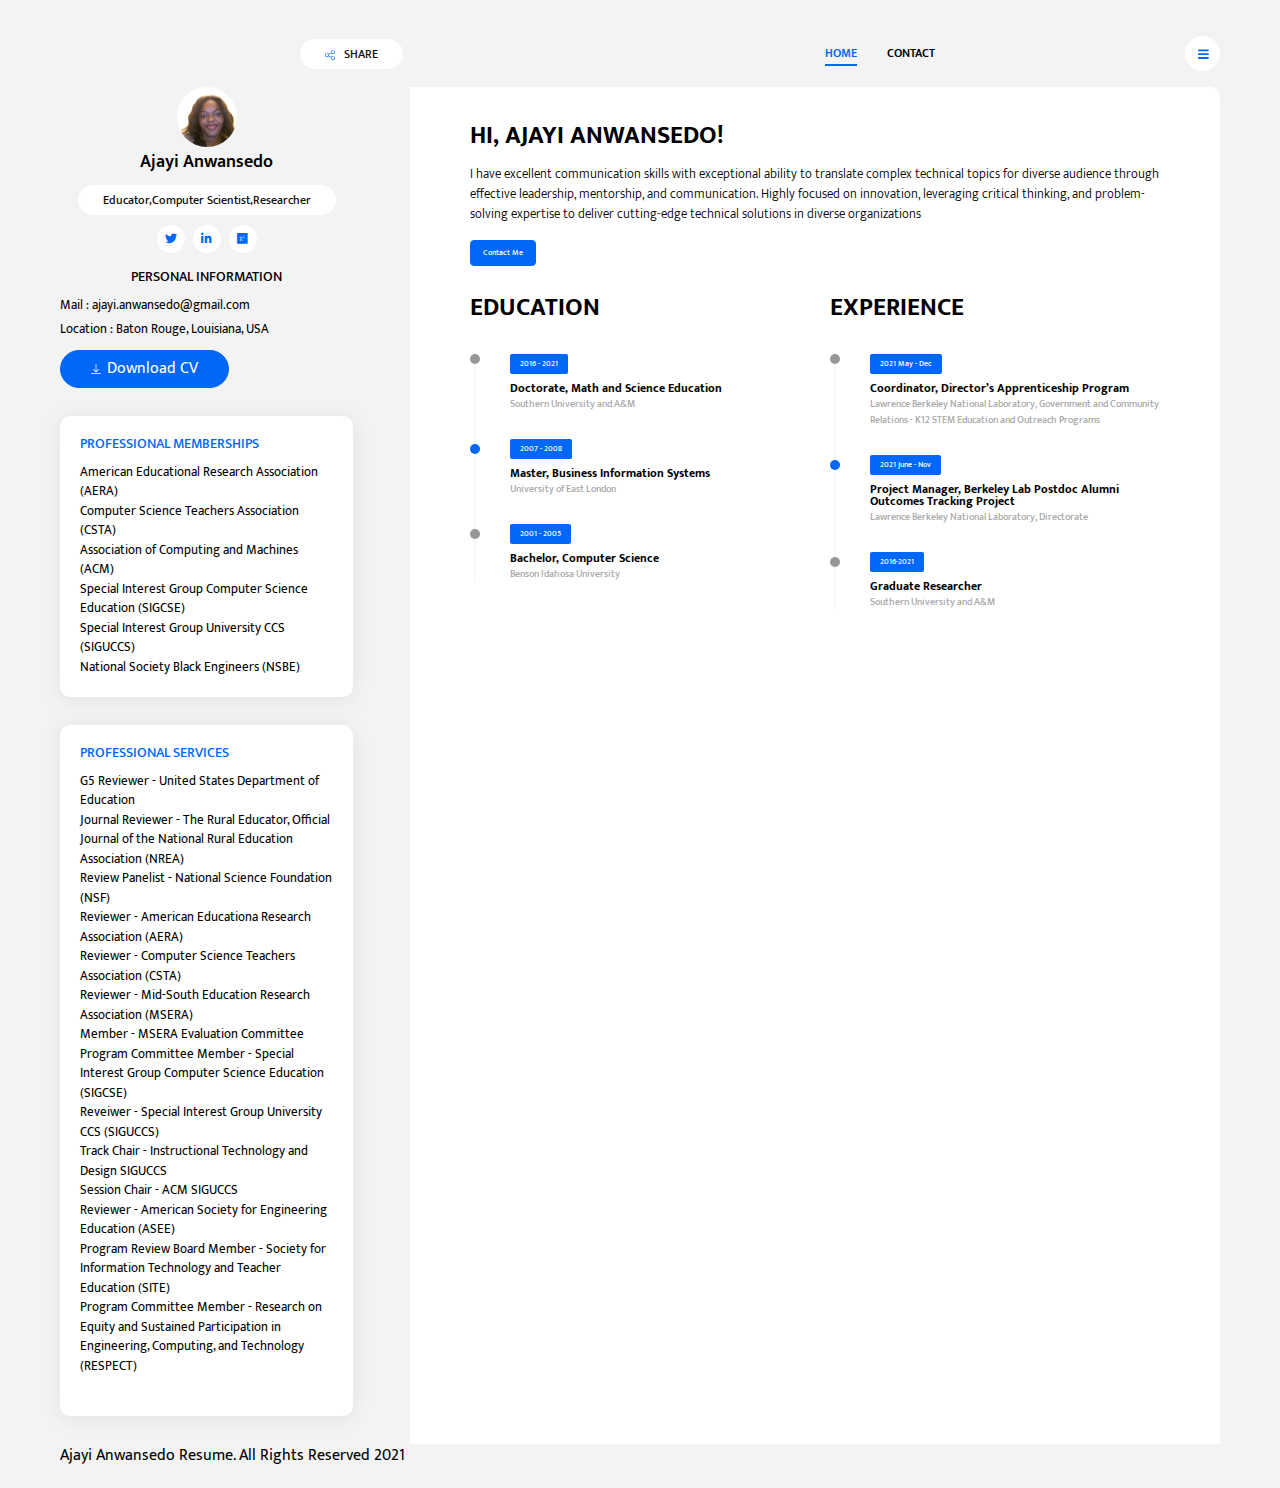
==== index.html @ 4279a28e "commit" ====
<!DOCTYPE html>
<html lang="en">

<head>
    <meta charset="UTF-8">
    <meta name="viewport" content="width=device-width, initial-scale=1.0">
    <meta http-equiv="X-UA-Compatible" content="ie=edge">
    <title>Ajayi Anwansedo Resume</title>
    <link href="https://fonts.googleapis.com/css?family=Mukta:300,400,500,600,700&display=swap" rel="stylesheet">
    <link rel="stylesheet" href="assets/vendors/@fortawesome/fontawesome-free/css/all.min.css">
    <link rel="stylesheet" href="assets/css/live-resume.css">
</head>

<body>
    <header>
        <button class="btn btn-white btn-share ml-auto mr-3 ml-md-0 mr-md-auto"><img src="assets/images/share.svg" alt="share" class="btn-img">
            SHARE</button>
        <nav class="collapsible-nav" id="collapsible-nav">
            <a href="index.html" class="nav-link active">HOME</a>
           <!-- <a href="resume.html" class="nav-link">RESUME</a>
            <a href="portfolio.html" class="nav-link">PORTFOLIO</a>
            <a href="blog.html" class="nav-link">BLOG</a> -->
            <a href="contact.html" class="nav-link">CONTACT</a>
        </nav>
        <button class="btn btn-menu-toggle btn-white rounded-circle" data-toggle="collapsible-nav"
            data-target="collapsible-nav"><img src="assets/images/hamburger.svg" alt="hamburger"></button>
    </header>
    <div class="content-wrapper">
        <aside>
            <div class="profile-img-wrapper">
                <img src="assets/images/Profile.jpg" alt="profile">
            </div>
            <h1 class="profile-name">Ajayi Anwansedo</h1>
            <div class="text-center">
                <span class="badge badge-white badge-pill profile-designation">Educator,Computer Scientist,Researcher</span>
            </div>
            <nav class="social-links">
                
                <a href="https://twitter.com/AjEsohe" class="social-link"><i class="fab fa-twitter"></i></a>
                <a href="https://www.linkedin.com/in/ajayi-a-12692b191/" class="social-link"><i class="fab fa-linkedin-in"></i></a>
                <a href="https://bit.ly/3nTN3aS" class="social-link"><i class="fab fa-researchgate"></i></a>
              
                
                <!--<a href="https://bit.ly/3nTN3aS">Researchgate</a>--> 
                
            </nav>
            <div class="widget">
                <h5 class="widget-title">personal information</h5>
                <div class="widget-content">

                    <p>Mail : ajayi.anwansedo@gmail.com</p>
                    <p>Location : Baton Rouge, Louisiana, USA</p>
                    <button class="btn btn-download-cv btn-primary rounded-pill"> <img src="assets/images/download.svg" alt="download"
                        class="btn-img">Download CV </button>
                </div>
            </div>
            <div class="widget card">
                <div class="card-body">
                    <div class="widget-content">
                          
                        <h5 class="widget-title card-title">Professional Memberships</h5>
                       <!-- <p>English : native</p>
                        <p>Spanish : fluent</p>
                        <p>Italian : fluent</p>
                        <h3>Professional Memberships</h3>-->
               
                   <span>American Educational Research Association (AERA)</span><br>
                   <span>Computer Science Teachers Association (CSTA)</span><br>
                   <span>Association of Computing and Machines (ACM)</span><br>
                   <span>Special Interest Group Computer Science Education (SIGCSE)</span><br>
                   <span>Special Interest Group University CCS (SIGUCCS)</span><br>
                   <span>National Society Black Engineers (NSBE)</span><br>
               
                    </div>
                </div>
            </div>
            <div class="widget card">
                <div class="card-body">
                    <div class="widget-content">
                       
                        <h5 class="widget-title card-title">Professional Services</h5>
                        <!-- <p>Video games</p>
                        <p>Finance</p>
                        <p>Basketball</p>
                        <p>Theatre</p> -->

                    <span>G5 Reviewer - United States Department of Education</span><br>
                    <span>Journal Reviewer  - The Rural Educator, Official Journal of the National Rural Education Association (NREA) </span><br>
                    <span>Review Panelist - National Science Foundation (NSF)</span><br>
                    <span>Reviewer - American Educationa Research Association (AERA)</span><br>
                    <span>Reviewer - Computer Science Teachers Association (CSTA)</span><br>
                    <span>Reviewer - Mid-South Education Research Association (MSERA)</span><br>
                    <span>Member - MSERA Evaluation Committee</span><br>
                    <span>Program Committee Member - Special Interest Group Computer Science Education (SIGCSE)</span><br>
                    <span>Reveiwer - Special Interest Group University CCS (SIGUCCS)</span><br>
                    <span>Track Chair - Instructional Technology and Design SIGUCCS</span><br>
                    <span>Session Chair - ACM SIGUCCS </span><br>
                    <span>Reviewer - American Society for Engineering Education (ASEE) </span><br>
                    <span>Program Review Board Member - Society for Information Technology and Teacher Education (SITE)</span><br>
                    <span>Program Committee Member - Research on Equity and Sustained Participation in Engineering, Computing, and Technology (RESPECT)</span><br>
                    <span></span><br>
                    
                    </div>
                </div>
            </div>
        </aside>
        <main>
            <section class="intro-section">
                <h2 class="section-title">Hi, Ajayi Anwansedo!</h2>
                <!--<p>I'm Creative Director and UI/UX Designer from Sydney, Australia, working in web development and print
                    media. I enjoy turning complex problems into simple, beautiful and intuitive designs. My job is to
                    build your website so that it is functional and user-friendly but at the same time attractive.
                    Moreover, I add personal touch to your product and make sure that is eye-catching and easy to use.
                    My aim is to bring across your message and identity in the most creative way. I created web design
                    for many famous brand companies.</p> -->
                    <p>I have excellent communication skills with exceptional ability to translate complex technical topics for diverse audience through effective leadership, mentorship, and communication. 
                        Highly focused on innovation, leveraging critical thinking, and problem-solving expertise to deliver cutting-edge technical 
                        solutions in diverse organizations </p>
                <a href="#!" class="btn btn-primary btn-hire-me">Contact Me</a>
            </section>
            <section class="resume-section">
                <div class="row">
                    <div class="col-lg-6">
                       <!--  <h6 class="section-subtitle">RESUME</h6>-->
                        <h2 class="section-title">EDUCATION</h2>
                        <ul class="time-line">
                            <li class="time-line-item">
                                <span class="badge badge-primary">2016 - 2021</span>
                                <h6 class="time-line-item-title">Doctorate, Math and Science Education</h6>
                                <p class="time-line-item-subtitle">Southern University and A&M</p>
                               <!-- <p class="time-line-item-content">Mauris magna sapien, pharetra consectetur fringilla
                                    vitae, interdum sed tortor.</p>-->
                            </li>
                            <li class="time-line-item">
                                <span class="badge badge-primary">2007 - 2008</span>
                                <h6 class="time-line-item-title">Master, Business Information Systems</h6>
                                <p class="time-line-item-subtitle">University of East London</p>
                                <!--<p class="time-line-item-content">Mauris magna sapien, pharetra consectetur fringilla
                                    vitae, interdum sed tortor.
                                </p>-->
                            </li>
                            <li class="time-line-item">
                                <span class="badge badge-primary">2001 - 2005</span>
                                <h6 class="time-line-item-title">Bachelor, Computer Science</h6>
                                <p class="time-line-item-subtitle">Benson Idahosa University</p>
                               <!-- <p class="time-line-item-content">Mauris magna sapien, pharetra consectetur fringilla
                                    vitae, interdum sed tortor.
                                </p>-->
                            </li>
                        </ul>
                    </div>
                    <div class="col-lg-6">
                       <!--  <h6 class="section-subtitle">RESUME</h6>-->
                        <h2 class="section-title">Experience</h2>
                        <ul class="time-line">
                            <li class="time-line-item">
                                <span class="badge badge-primary">2021 May - Dec</span>
                                <h6 class="time-line-item-title">Coordinator, Director’s Apprenticeship Program</h6>
                                <p class="time-line-item-subtitle">Lawrence Berkeley National Laboratory, Government and Community Relations - K12 STEM Education and Outreach Programs</p>
                                <!--<p class="time-line-item-content">Mauris magna sapien, pharetra consectetur fringilla
                                    vitae, interdum sed
                                    tortor.</p>-->
                            </li>
                            <li class="time-line-item">
                                <span class="badge badge-primary">2021 June - Nov </span>
                                <h6 class="time-line-item-title">Project Manager, Berkeley Lab Postdoc Alumni Outcomes Tracking Project</h6>
                                <p class="time-line-item-subtitle">Lawrence Berkeley National Laboratory, Directorate</p>
                                <!--<p class="time-line-item-content">Mauris magna sapien, pharetra consectetur fringilla
                                    vitae, interdum sed
                                    tortor.
                                </p>-->
                            </li>
                            <li class="time-line-item">
                                <span class="badge badge-primary">2016-2021</span>
                                <h6 class="time-line-item-title">Graduate Researcher</h6>
                                <p class="time-line-item-subtitle">Southern University and A&M</p>
                                <!--<p class="time-line-item-content">Mauris magna sapien, pharetra consectetur fringilla
                                    vitae, interdum sed
                                    tortor.
                                </p>-->
                            </li>
                        </ul>
                    </div>
                </div>
            </section>
            
           <section class="services-section">
                <!--<h6 class="section-subtitle">WHAT I DO</h6>
                <h2 class="section-title">SERVICES</h2>
                <div class="row">
                    <div class="media service-card col-lg-6">
                        <div class="service-icon">
                            <img src="assets/images/001-target.svg" alt="target">
                        </div>
                        <div class="media-body">
                            <h5 class="service-title">web designing</h5>
                            <p class="service-description">Mauris magna sapien, pharetra consectetur fringilla vitae, interdum sed
                                tortor.</p>
                        </div>
                    </div>
                    <div class="media service-card col-lg-6">
                        <div class="service-icon">
                            <img src="assets/images/003-idea.svg" alt="bulb">
                        </div>
                        <div class="media-body">
                            <h5 class="service-title">Graphic design</h5>
                            <p class="service-description">Mauris magna sapien, pharetra consectetur fringilla vitae, interdum sed
                                tortor.
                            </p>
                        </div>
                    </div>
                    <div class="media service-card col-lg-6">
                        <div class="service-icon">
                            <img src="assets/images/002-development.svg" alt="development">
                        </div>
                        <div class="media-body">
                            <h5 class="service-title">Development</h5>
                            <p class="service-description">Mauris magna sapien, pharetra consectetur fringilla vitae, interdum sed
                                tortor.
                            </p>
                        </div>
                    </div>
                    <div class="media service-card col-lg-6">
                        <div class="service-icon">
                            <img src="assets/images/004-smartphone.svg" alt="smartphone">
                        </div>
                        <div class="media-body">
                            <h5 class="service-title">Mobile design</h5>
                            <p class="service-description">Mauris magna sapien, pharetra consectetur fringilla vitae, interdum sed
                                tortor.
                            </p>
                        </div>
                    </div>
                </div>-->
            </section>
            <section class="testimonial-section">
               <!--<div id="testimonialCarousel" class="testimonial-carousel carousel slide" data-ride="carousel">
                    <div class="carousel-inner">
                        <div class="carousel-item active">
                            <p class="testimonial-content">Mauris magna sapien, pharetra consectetur fringilla vitae,
                                interdum sed tortor.</p>
                            <img src="assets/images/Profile.png" alt="profile" class="testimonial-img">
                            <p class="testimonial-name">Nout Golstein</p>
                        </div>
                        <div class="carousel-item">
                            <p class="testimonial-content">Mauris magna sapien, pharetra consectetur fringilla vitae,
                                interdum sed tortor.</p>
                            <img src="assets/images/Profile.png" alt="profile" class="testimonial-img">
                            <p class="testimonial-name">Nout Golstein</p>
                        </div>
                        <div class="carousel-item">
                            <p class="testimonial-content">Mauris magna sapien, pharetra consectetur fringilla vitae,
                                interdum sed tortor.</p>
                            <img src="assets/images/Profile.png" alt="profile" class="testimonial-img">
                            <p class="testimonial-name">Nout Golstein</p>
                        </div>
                    </div>
                    <ol class="carousel-indicators">
                        <li data-target="#testimonialCarousel" data-slide-to="0" class="active"></li>
                        <li data-target="#testimonialCarousel" data-slide-to="1"></li>
                        <li data-target="#testimonialCarousel" data-slide-to="2"></li>
                    </ol>-->
                </div>
            </section>
            <footer>Ajayi Anwansedo Resume. All Rights Reserved 2021</footer>
        </main>
    </div>
    <script src="assets/vendors/jquery/dist/jquery.min.js"></script>
    <script src="assets/vendors/@popperjs/core/dist/umd/popper-base.min.js"></script>
    <script src="assets/vendors/bootstrap/dist/js/bootstrap.min.js"></script>
    <script src="assets/js/live-resume.js"></script>
</body>

</html>
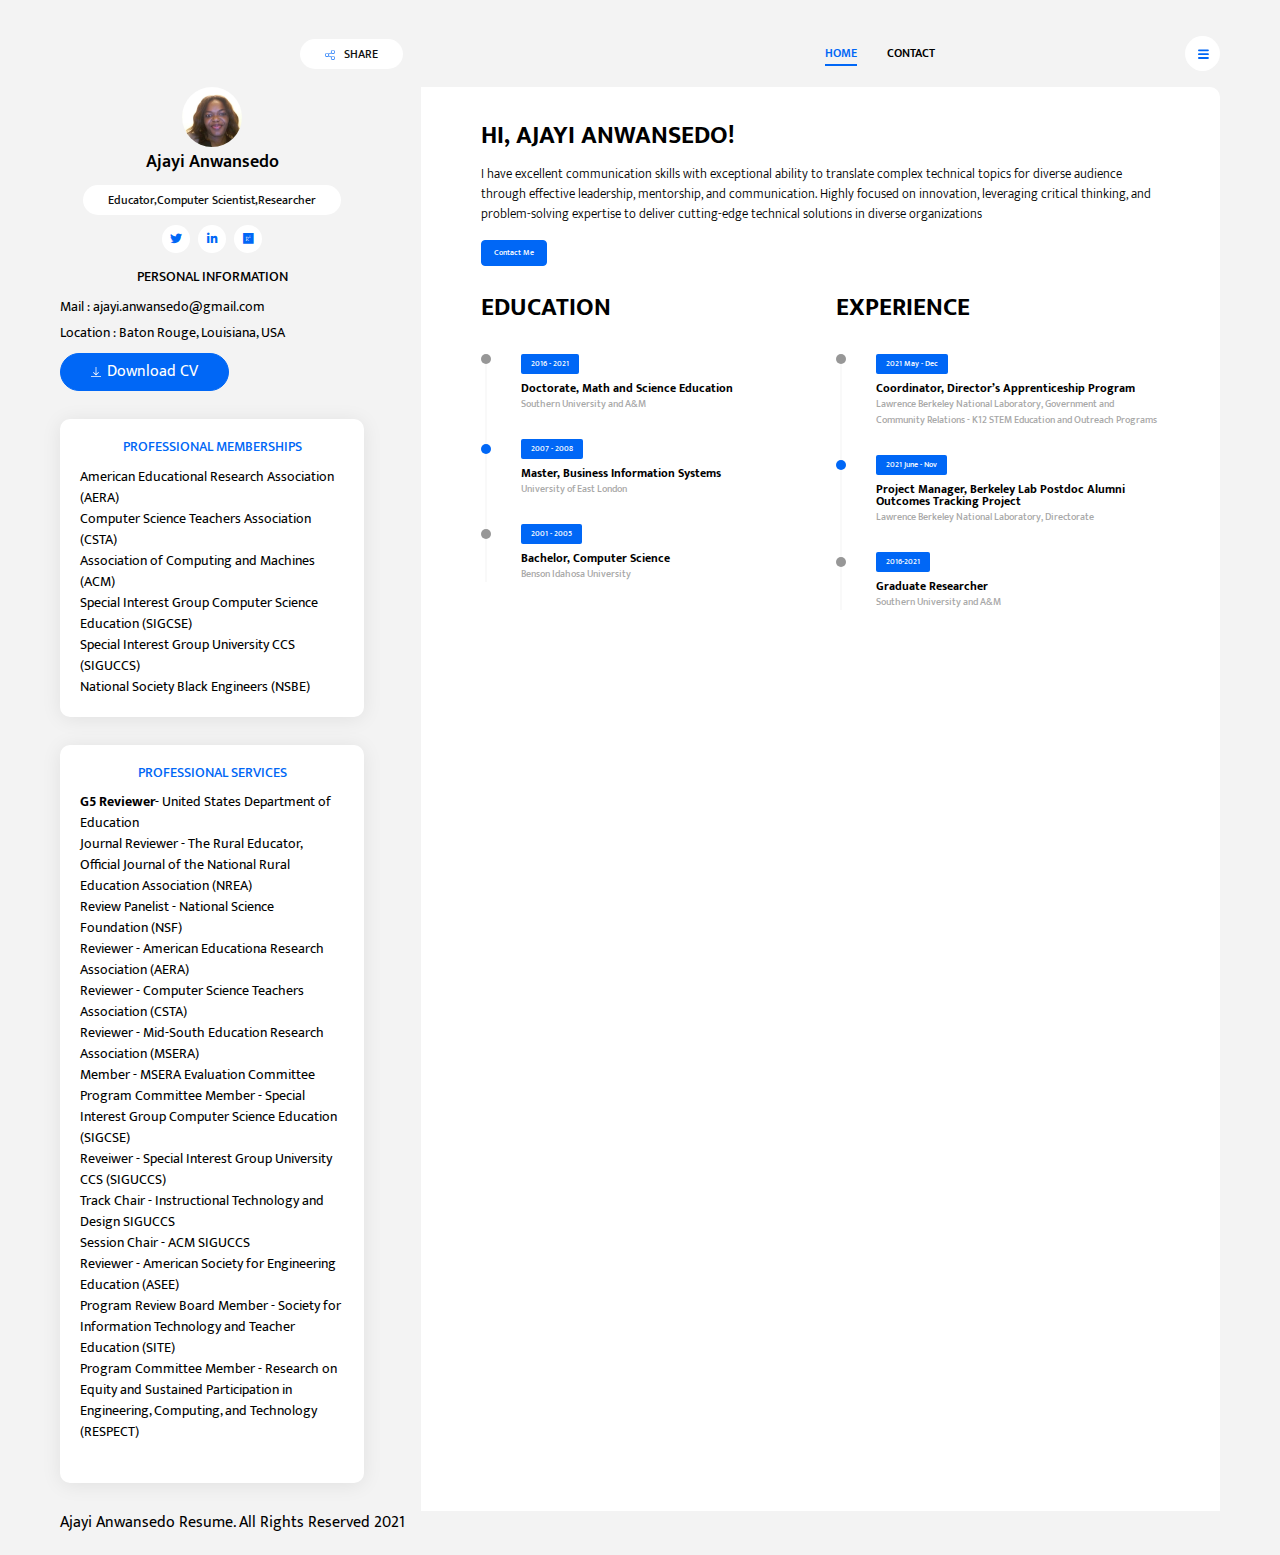
==== commit 2dc4cc3c: "commit" ====
--- a/index.html
+++ b/index.html
@@ -84,7 +84,7 @@
                         <p>Basketball</p>
                         <p>Theatre</p> -->
 
-                    <span>G5 Reviewer - United States Department of Education</span><br>
+                    <span><b>G5 Reviewer</b>- United States Department of Education</span><br>
                     <span>Journal Reviewer  - The Rural Educator, Official Journal of the National Rural Education Association (NREA) </span><br>
                     <span>Review Panelist - National Science Foundation (NSF)</span><br>
                     <span>Reviewer - American Educationa Research Association (AERA)</span><br>
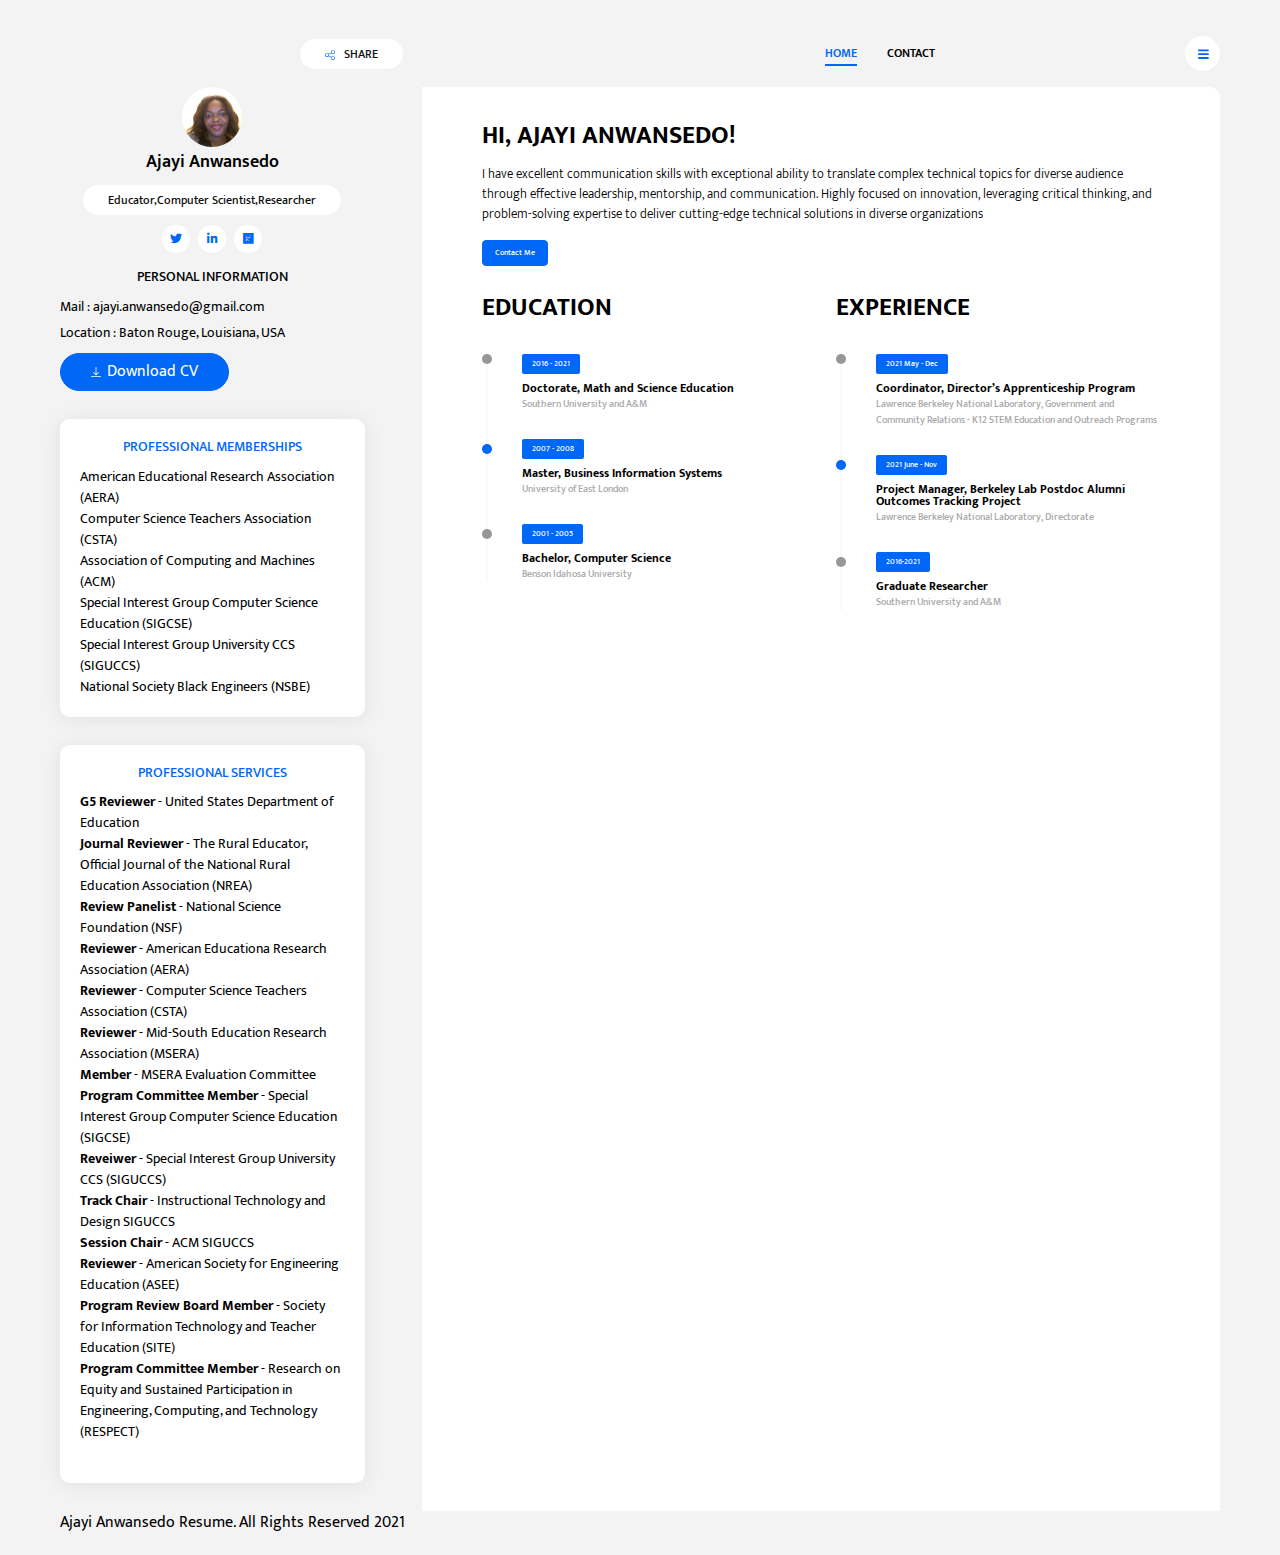
==== commit bbd7ac5f: "commit" ====
--- a/index.html
+++ b/index.html
@@ -84,20 +84,20 @@
                         <p>Basketball</p>
                         <p>Theatre</p> -->
 
-                    <span><b>G5 Reviewer</b>- United States Department of Education</span><br>
-                    <span>Journal Reviewer  - The Rural Educator, Official Journal of the National Rural Education Association (NREA) </span><br>
-                    <span>Review Panelist - National Science Foundation (NSF)</span><br>
-                    <span>Reviewer - American Educationa Research Association (AERA)</span><br>
-                    <span>Reviewer - Computer Science Teachers Association (CSTA)</span><br>
-                    <span>Reviewer - Mid-South Education Research Association (MSERA)</span><br>
-                    <span>Member - MSERA Evaluation Committee</span><br>
-                    <span>Program Committee Member - Special Interest Group Computer Science Education (SIGCSE)</span><br>
-                    <span>Reveiwer - Special Interest Group University CCS (SIGUCCS)</span><br>
-                    <span>Track Chair - Instructional Technology and Design SIGUCCS</span><br>
-                    <span>Session Chair - ACM SIGUCCS </span><br>
-                    <span>Reviewer - American Society for Engineering Education (ASEE) </span><br>
-                    <span>Program Review Board Member - Society for Information Technology and Teacher Education (SITE)</span><br>
-                    <span>Program Committee Member - Research on Equity and Sustained Participation in Engineering, Computing, and Technology (RESPECT)</span><br>
+                    <span><b>G5 Reviewer</b> - United States Department of Education</span><br>
+                    <span><b>Journal Reviewer</b>  - The Rural Educator, Official Journal of the National Rural Education Association (NREA) </span><br>
+                    <span><b>Review Panelist</b> - National Science Foundation (NSF)</span><br>
+                    <span><b>Reviewer</b> - American Educationa Research Association (AERA)</span><br>
+                    <span><b>Reviewer</b> - Computer Science Teachers Association (CSTA)</span><br>
+                    <span><b>Reviewer</b> - Mid-South Education Research Association (MSERA)</span><br>
+                    <span><b>Member</b> - MSERA Evaluation Committee</span><br>
+                    <span><b>Program Committee Member</b> - Special Interest Group Computer Science Education (SIGCSE)</span><br>
+                    <span><b>Reveiwer</b> - Special Interest Group University CCS (SIGUCCS)</span><br>
+                    <span><b>Track Chair</b> - Instructional Technology and Design SIGUCCS</span><br>
+                    <span><b>Session Chair</b> - ACM SIGUCCS </span><br>
+                    <span><b>Reviewer</b> - American Society for Engineering Education (ASEE) </span><br>
+                    <span><b>Program Review Board Member</b> - Society for Information Technology and Teacher Education (SITE)</span><br>
+                    <span><b>Program Committee Member</b> - Research on Equity and Sustained Participation in Engineering, Computing, and Technology (RESPECT)</span><br>
                     <span></span><br>
                     
                     </div>
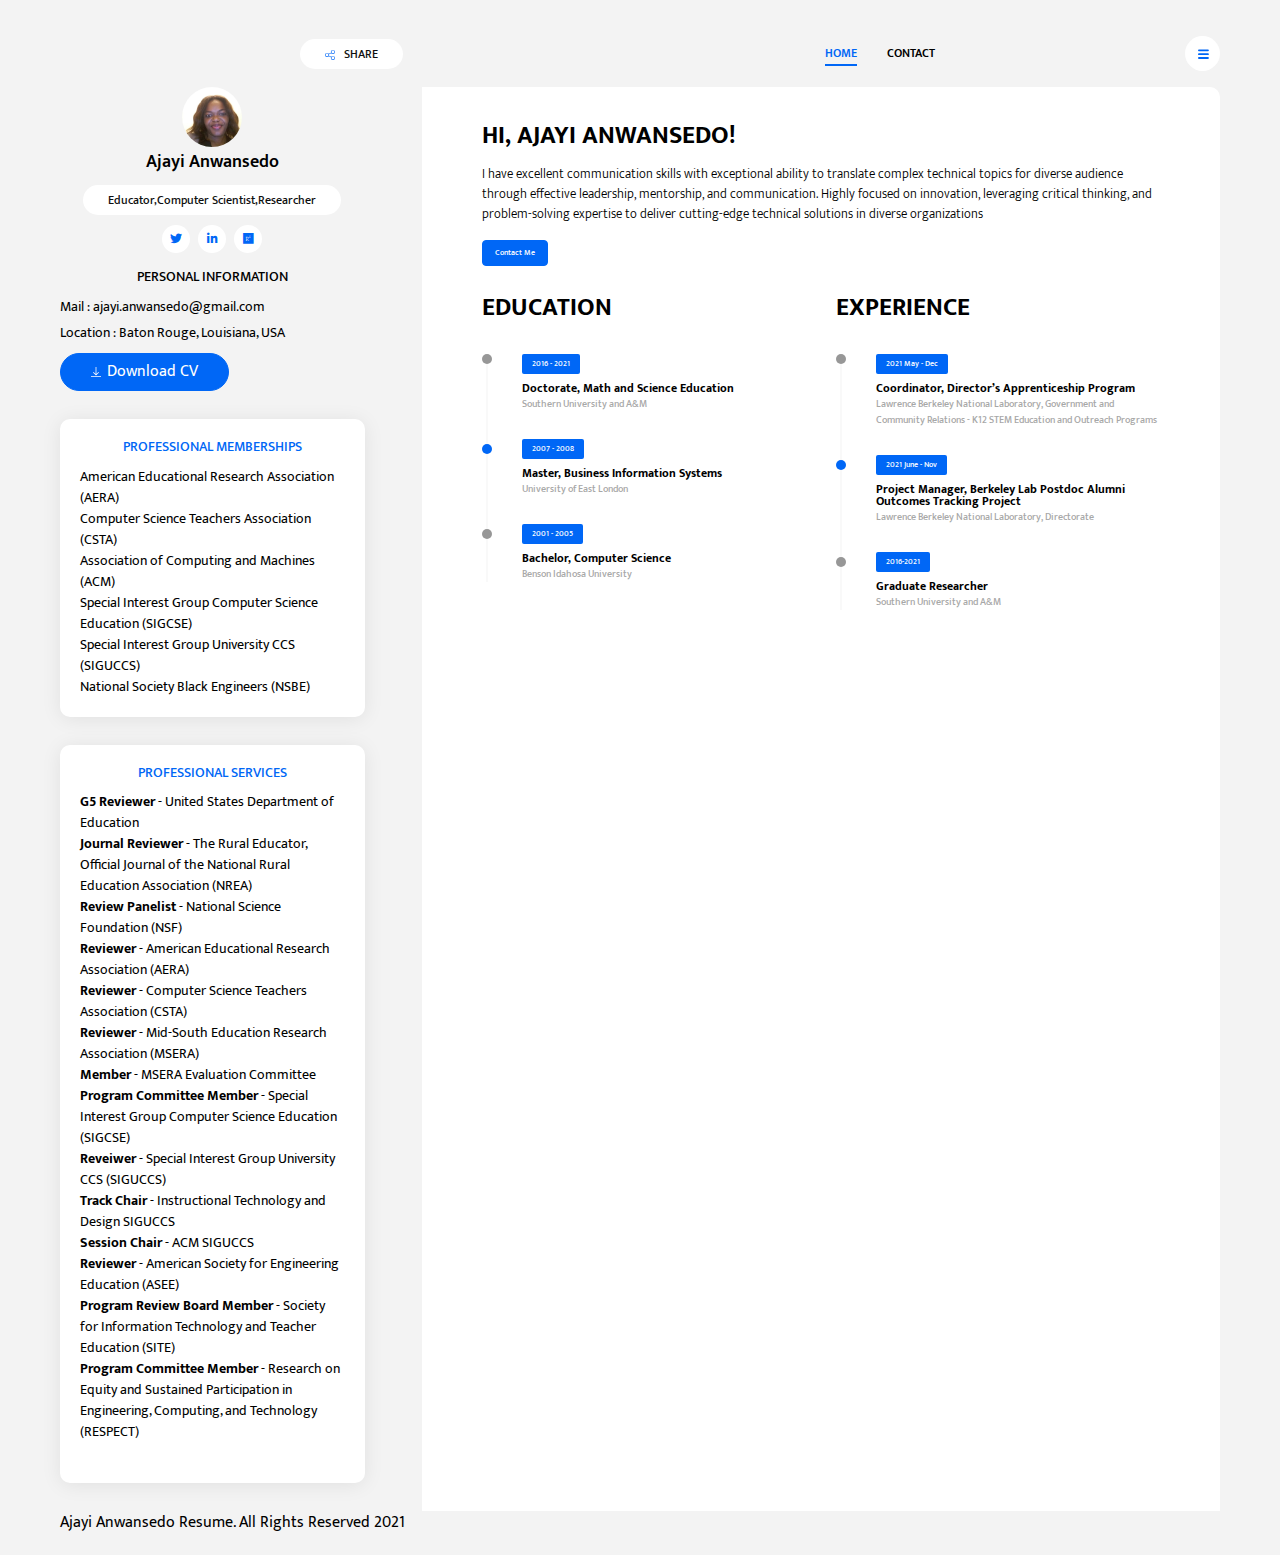
==== commit 106e33c9: "commit" ====
--- a/index.html
+++ b/index.html
@@ -87,7 +87,7 @@
                     <span><b>G5 Reviewer</b> - United States Department of Education</span><br>
                     <span><b>Journal Reviewer</b>  - The Rural Educator, Official Journal of the National Rural Education Association (NREA) </span><br>
                     <span><b>Review Panelist</b> - National Science Foundation (NSF)</span><br>
-                    <span><b>Reviewer</b> - American Educationa Research Association (AERA)</span><br>
+                    <span><b>Reviewer</b> - American Educational Research Association (AERA)</span><br>
                     <span><b>Reviewer</b> - Computer Science Teachers Association (CSTA)</span><br>
                     <span><b>Reviewer</b> - Mid-South Education Research Association (MSERA)</span><br>
                     <span><b>Member</b> - MSERA Evaluation Committee</span><br>
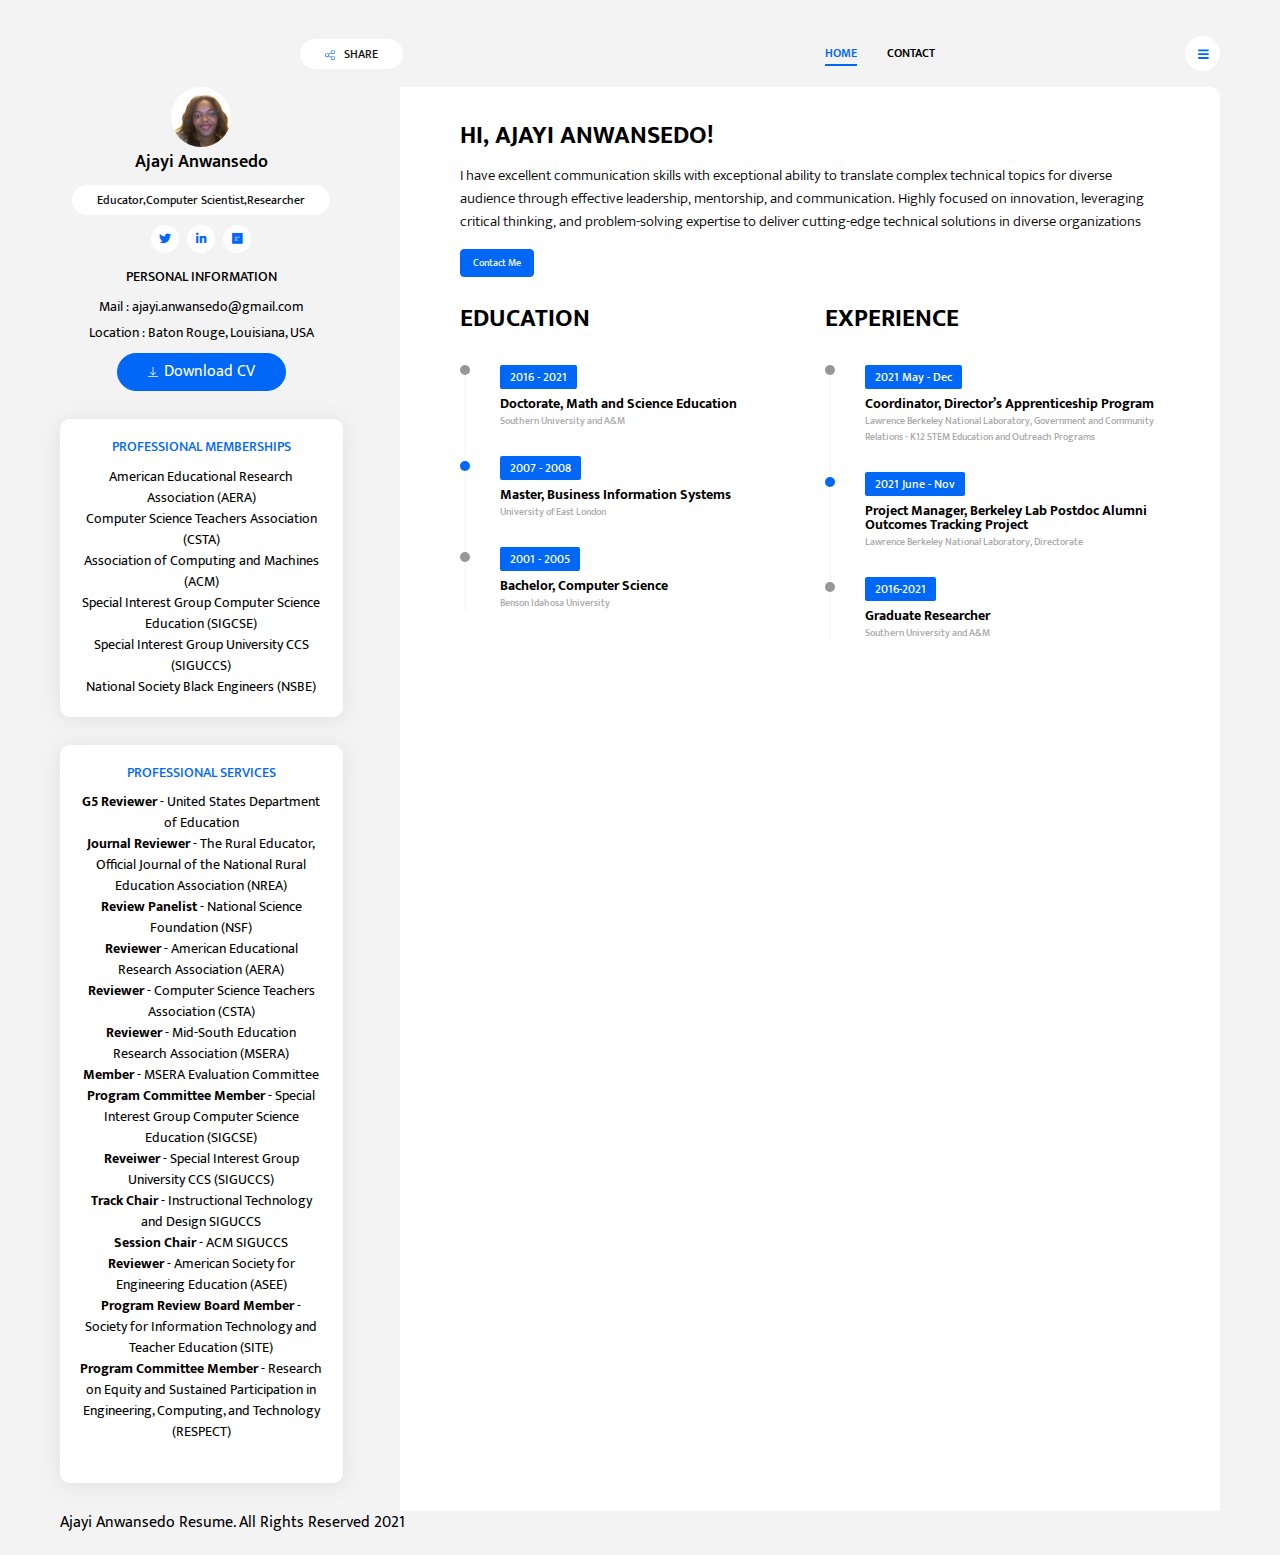
==== commit c74aaeb9: "commit" ====
--- a/index.html
+++ b/index.html
@@ -84,7 +84,7 @@
                         <p>Basketball</p>
                         <p>Theatre</p> -->
 
-                    <span><b>G5 Reviewer</b> - United States Department of Education</span><br>
+                    <span class="widget-w card-w"><b>G5 Reviewer</b> - United States Department of Education</span><br>
                     <span><b>Journal Reviewer</b>  - The Rural Educator, Official Journal of the National Rural Education Association (NREA) </span><br>
                     <span><b>Review Panelist</b> - National Science Foundation (NSF)</span><br>
                     <span><b>Reviewer</b> - American Educational Research Association (AERA)</span><br>
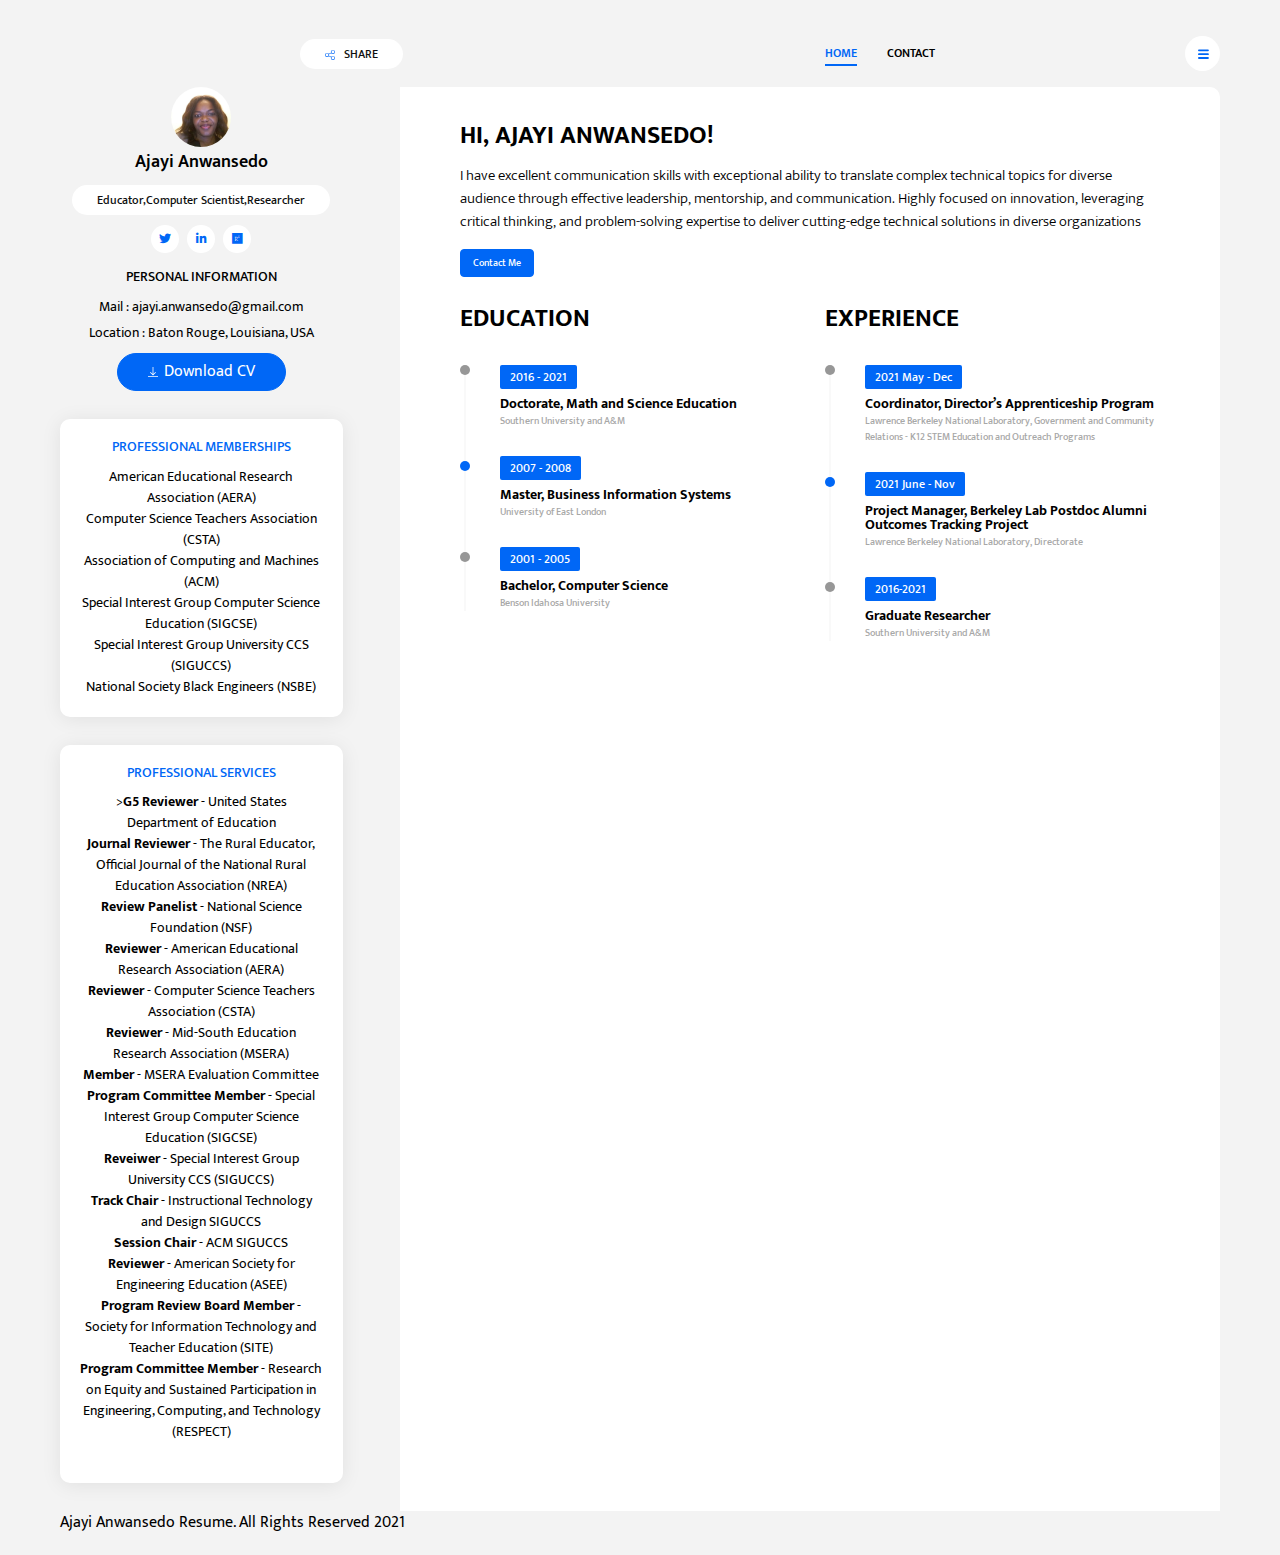
==== commit 2d67f76f: "commit" ====
--- a/index.html
+++ b/index.html
@@ -84,7 +84,7 @@
                         <p>Basketball</p>
                         <p>Theatre</p> -->
 
-                    <span class="widget-w card-w"><b>G5 Reviewer</b> - United States Department of Education</span><br>
+                    <span style="text-align:left;"></span>><b>G5 Reviewer</b> - United States Department of Education</span><br>
                     <span><b>Journal Reviewer</b>  - The Rural Educator, Official Journal of the National Rural Education Association (NREA) </span><br>
                     <span><b>Review Panelist</b> - National Science Foundation (NSF)</span><br>
                     <span><b>Reviewer</b> - American Educational Research Association (AERA)</span><br>
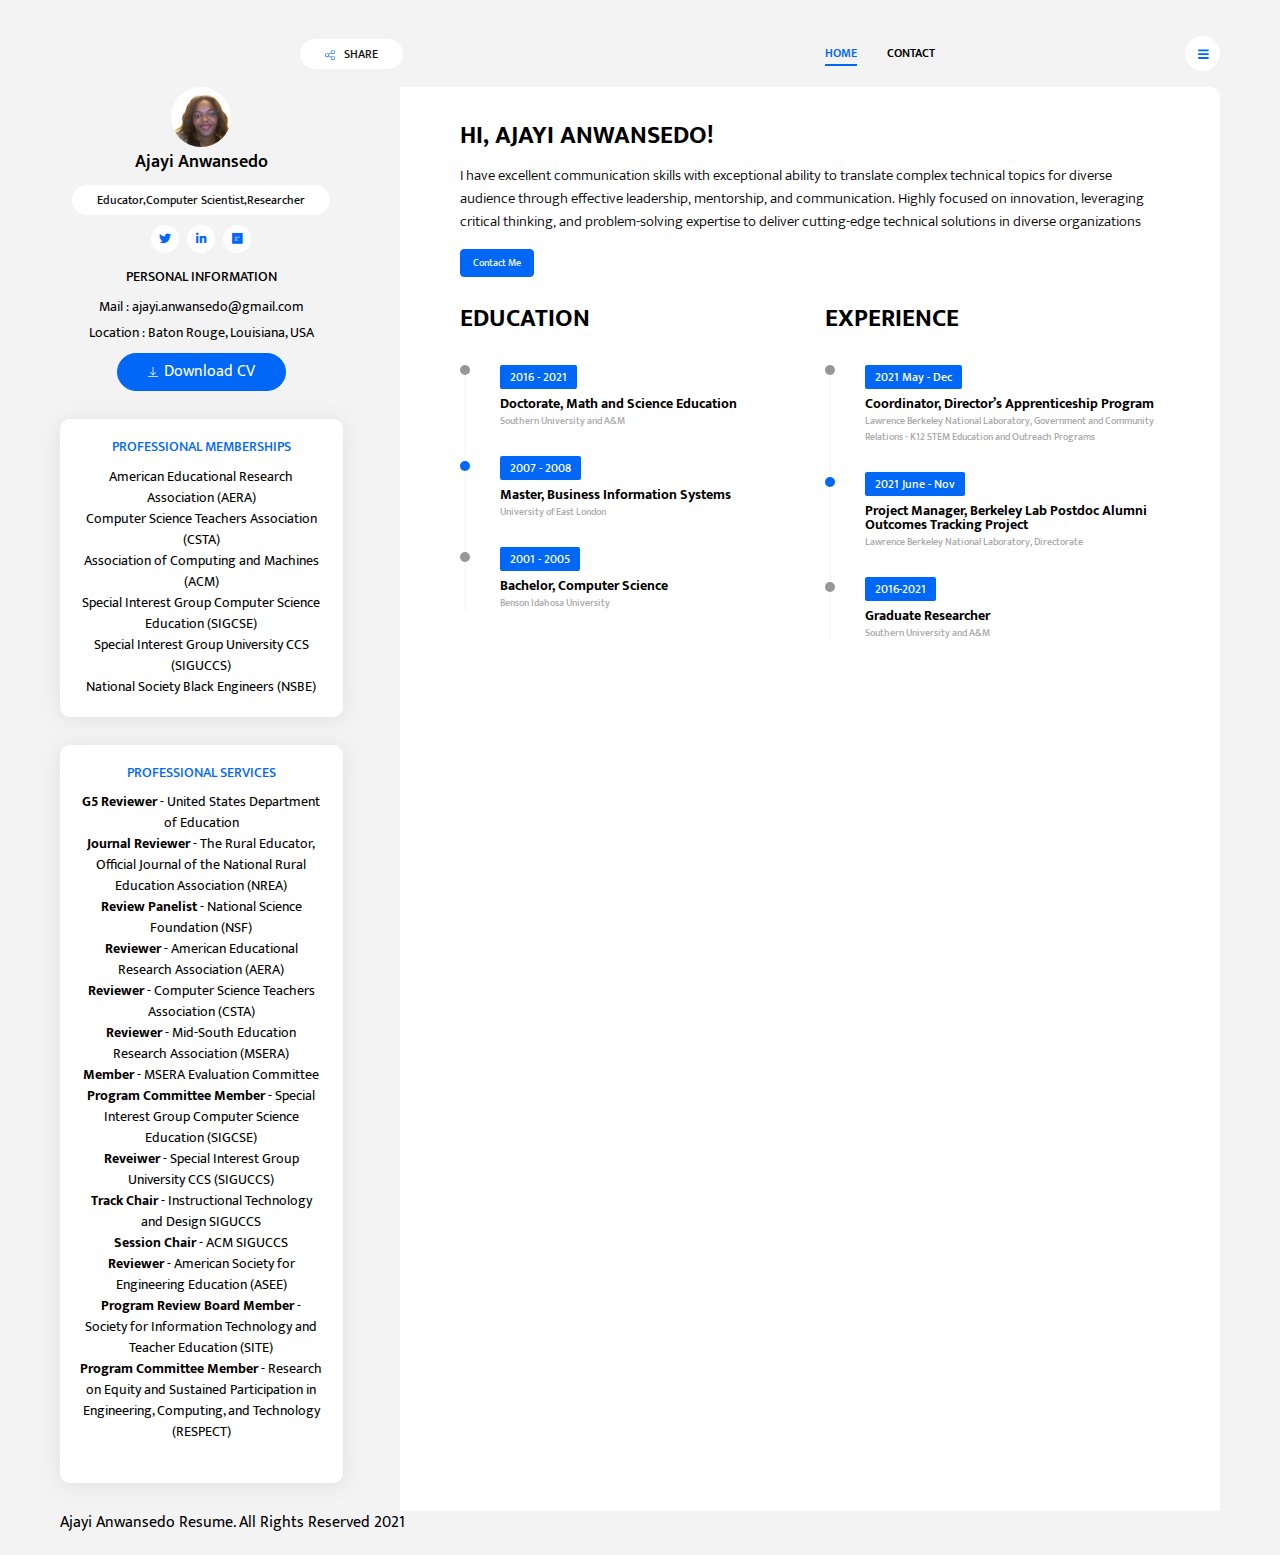
==== commit cbb54ee1: "commit" ====
--- a/index.html
+++ b/index.html
@@ -84,7 +84,7 @@
                         <p>Basketball</p>
                         <p>Theatre</p> -->
 
-                    <span style="text-align:left;"></span>><b>G5 Reviewer</b> - United States Department of Education</span><br>
+                    <span style="text-align:left;"><b>G5 Reviewer</b> - United States Department of Education</span><br>
                     <span><b>Journal Reviewer</b>  - The Rural Educator, Official Journal of the National Rural Education Association (NREA) </span><br>
                     <span><b>Review Panelist</b> - National Science Foundation (NSF)</span><br>
                     <span><b>Reviewer</b> - American Educational Research Association (AERA)</span><br>
